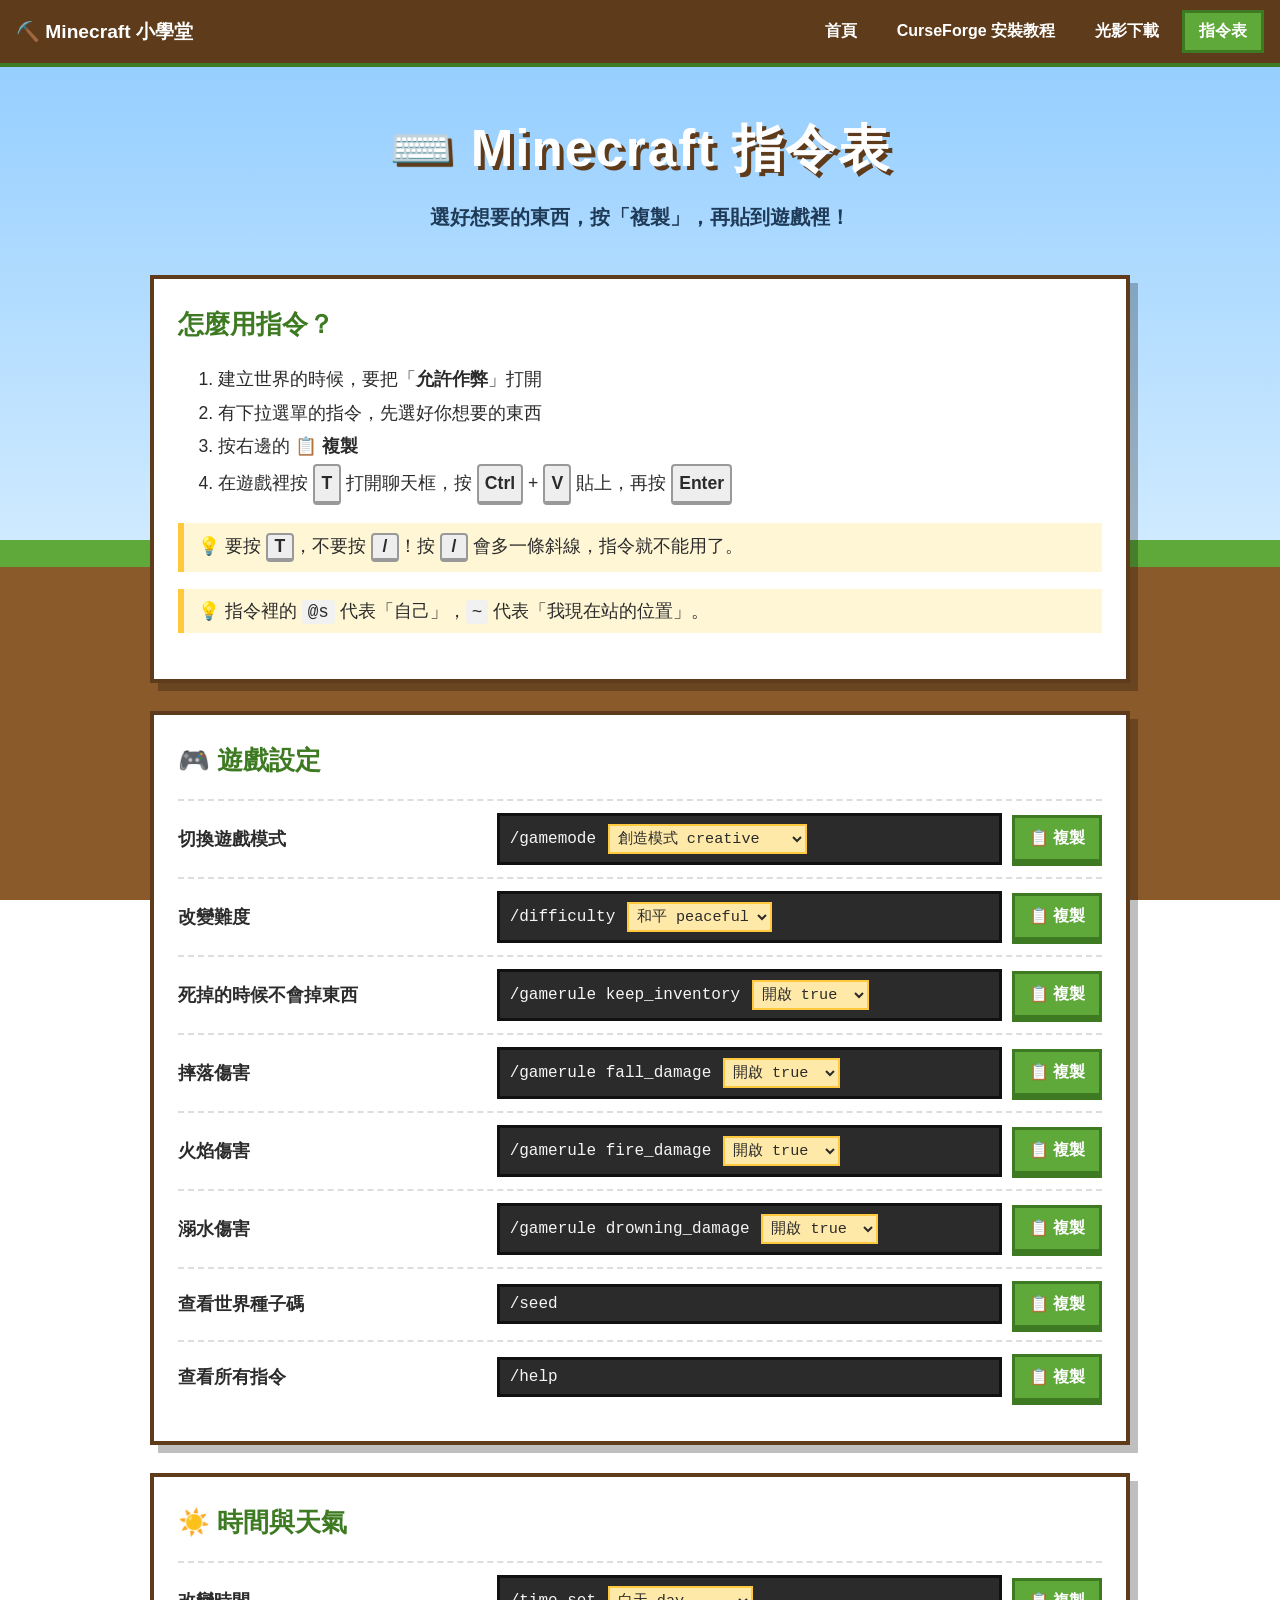
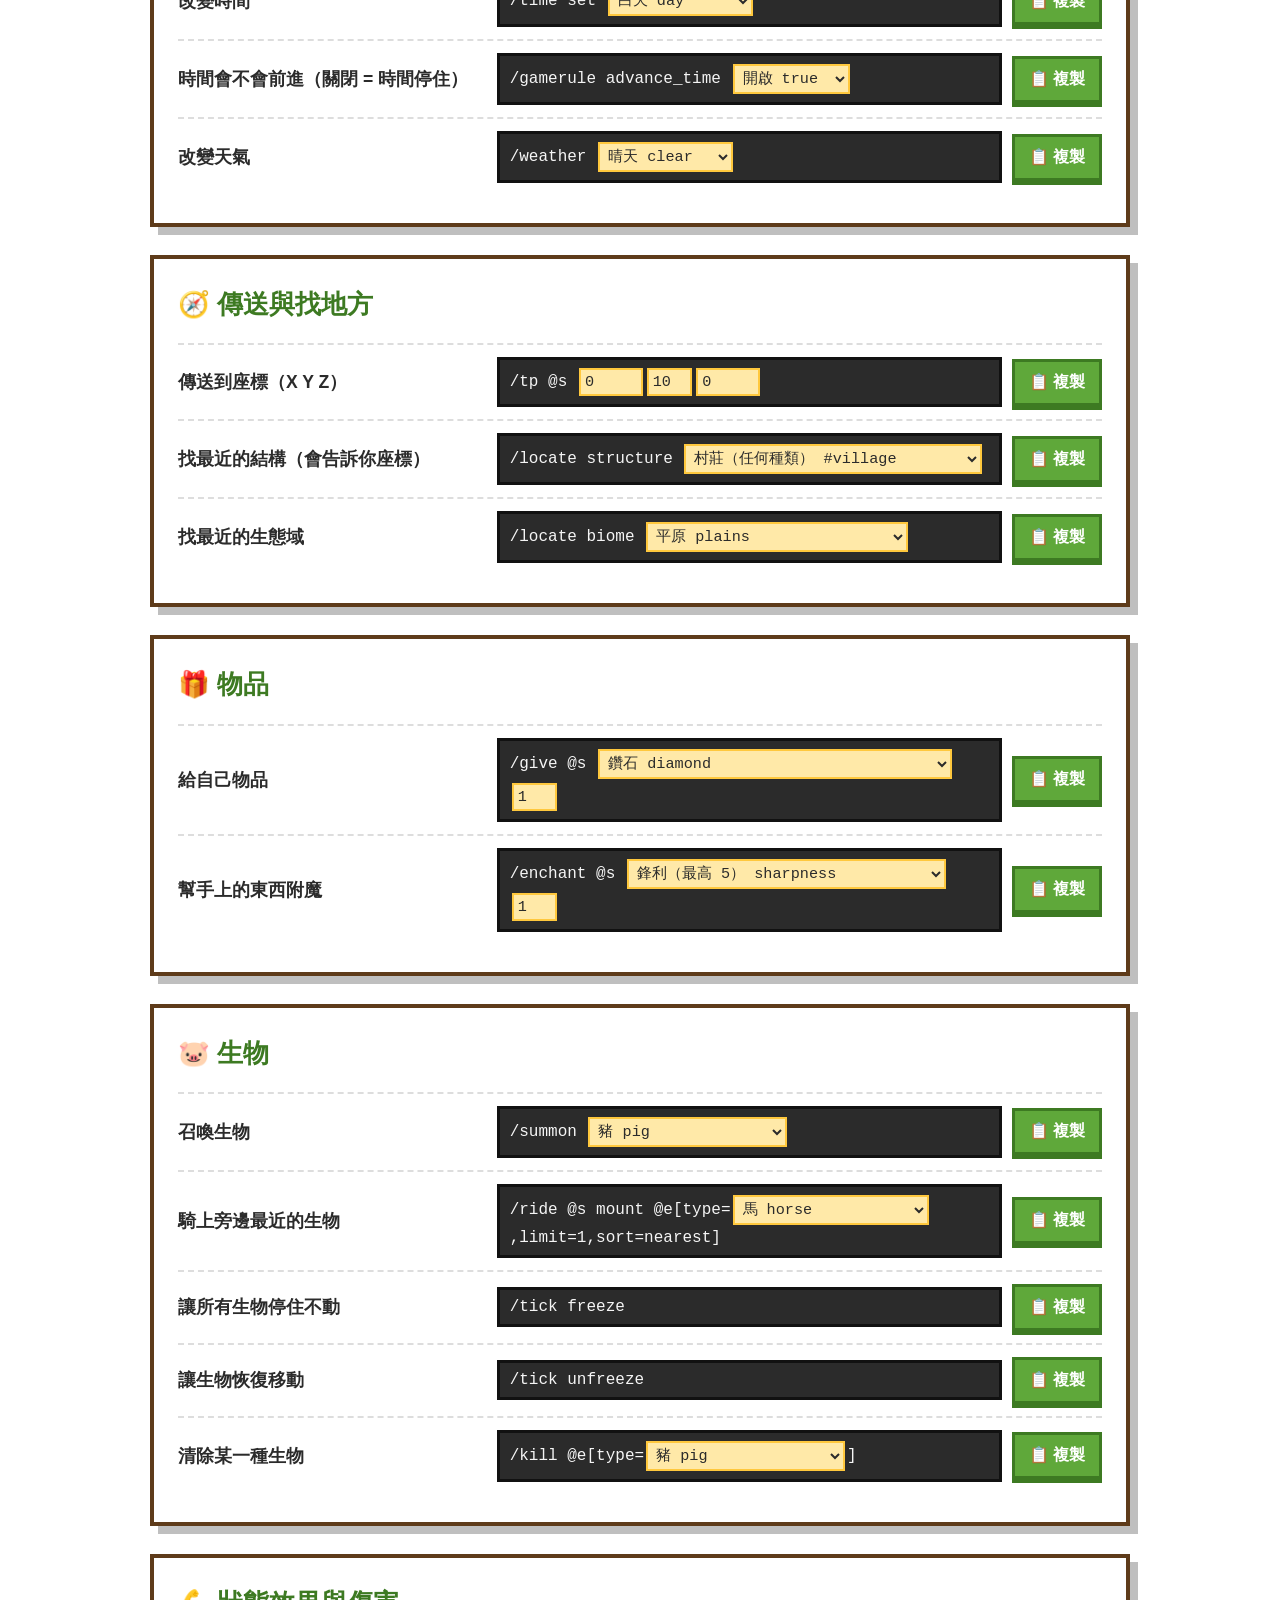
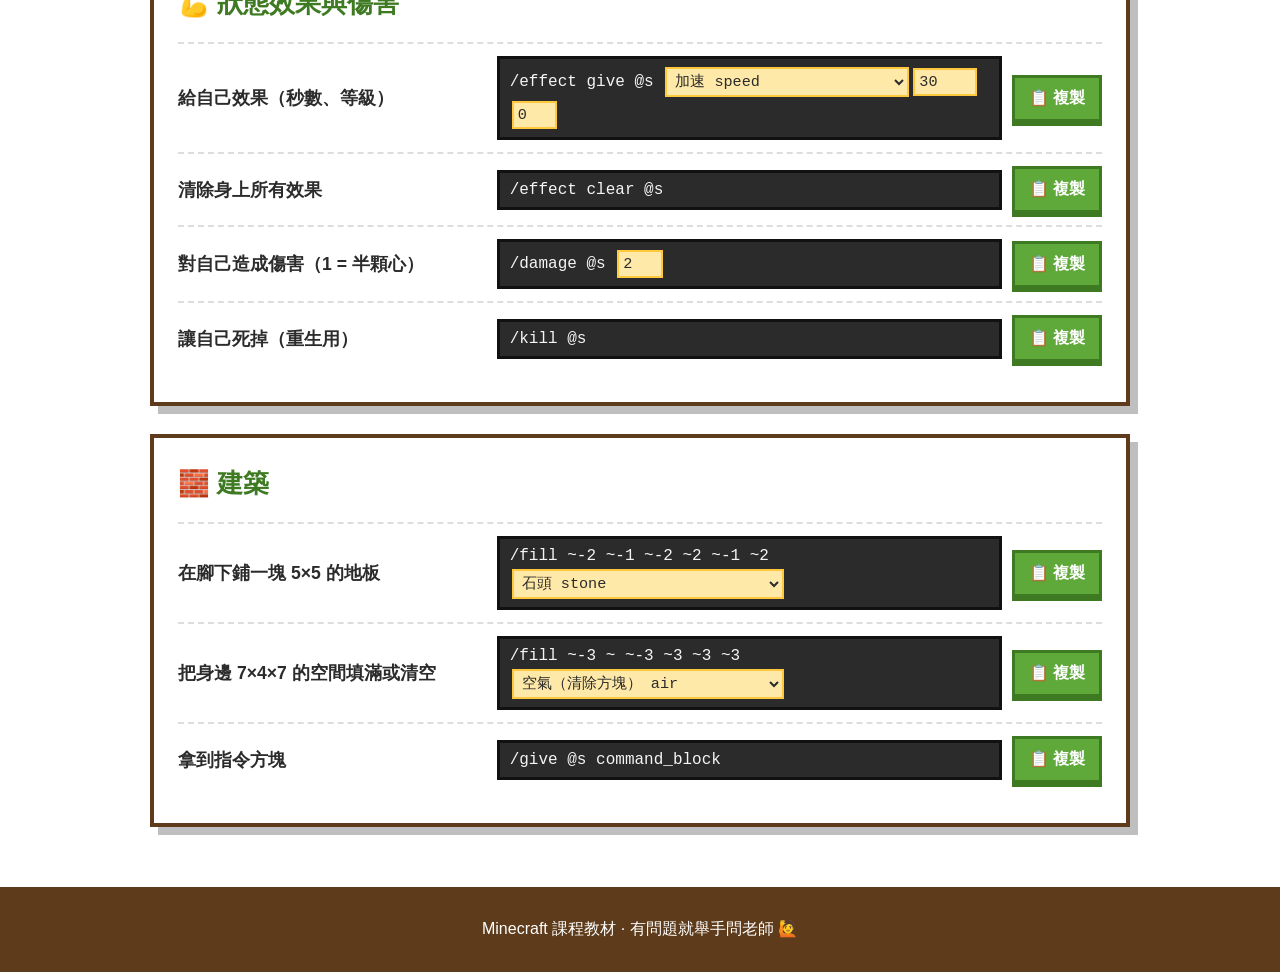
==== commands.html @ d5357bf7 "Add command table page with ID dropdowns and copy buttons Co-Authored-By: Claude Opus 5.5 <noreply@a" ====
<!DOCTYPE html>
<html lang="zh-Hant">
<head>
  <meta charset="UTF-8">
  <meta name="viewport" content="width=device-width, initial-scale=1.0">
  <title>Minecraft 指令表</title>
  <link rel="stylesheet" href="style.css">
</head>
<body>
  <nav class="topnav">
    <a class="brand" href="index.html">⛏️ Minecraft 小學堂</a>
    <ul>
      <li><a href="index.html">首頁</a></li>
      <li><a href="curseforge-guide.html">CurseForge 安裝教程</a></li>
      <li><a href="shaders-guide.html">光影下載</a></li>
      <li><a href="commands.html" aria-current="page">指令表</a></li>
    </ul>
  </nav>

  <header class="hero">
    <h1>⌨️ Minecraft 指令表</h1>
    <p class="subtitle">選好想要的東西，按「複製」，再貼到遊戲裡！</p>
  </header>

  <main>
    <section class="card cmd-howto">
      <h2>怎麼用指令？</h2>
      <ol class="steps">
        <li>建立世界的時候，要把「<strong>允許作弊</strong>」打開</li>
        <li>有下拉選單的指令，先選好你想要的東西</li>
        <li>按右邊的 <strong>📋 複製</strong></li>
        <li>在遊戲裡按 <kbd>T</kbd> 打開聊天框，按 <kbd>Ctrl</kbd> + <kbd>V</kbd> 貼上，再按 <kbd>Enter</kbd></li>
      </ol>
      <p class="tip">💡 要按 <kbd>T</kbd>，不要按 <kbd>/</kbd>！按 <kbd>/</kbd> 會多一條斜線，指令就不能用了。</p>
      <p class="tip">💡 指令裡的 <code>@s</code> 代表「自己」，<code>~</code> 代表「我現在站的位置」。</p>
    </section>

    <div id="command-list"></div>
  </main>

  <footer>
    <p>Minecraft 課程教材 · 有問題就舉手問老師 🙋</p>
  </footer>

  <script src="commands.js"></script>
</body>
</html>
---- style.css ----
:root {
  --sky: #8ecbff;
  --grass: #5fa83a;
  --grass-dark: #3d7a22;
  --dirt: #8b5a2b;
  --dirt-dark: #5e3b1a;
  --card: #ffffff;
  --text: #2b2b2b;
  --muted: #666;
}

* { box-sizing: border-box; }

body {
  margin: 0;
  font-family: "Microsoft JhengHei", "PingFang TC", "Noto Sans TC", sans-serif;
  color: var(--text);
  background: linear-gradient(var(--sky) 0%, #cfeaff 60%, var(--grass) 60%, var(--grass) 63%, var(--dirt) 63%);
  background-attachment: fixed;
  min-height: 100vh;
  display: flex;
  flex-direction: column;
}

.hero {
  text-align: center;
  padding: 48px 16px 24px;
}

.hero h1 {
  margin: 0;
  font-size: clamp(2rem, 6vw, 3.2rem);
  color: #fff;
  text-shadow: 4px 4px 0 var(--dirt-dark);
  letter-spacing: 2px;
}

.subtitle {
  font-size: 1.25rem;
  color: #1f3b57;
  font-weight: bold;
}

main {
  flex: 1;
  padding: 0 16px 32px;
}

.card {
  max-width: 640px;
  margin: 0 auto 28px;
  background: var(--card);
  border: 4px solid var(--dirt-dark);
  box-shadow: 8px 8px 0 rgba(0, 0, 0, 0.25);
  padding: 28px 24px;
  text-align: center;
}

.card h2 {
  margin-top: 0;
  color: var(--grass-dark);
  font-size: 1.6rem;
}

.card p { font-size: 1.1rem; }

.btn-download {
  display: inline-block;
  margin: 16px 0 8px;
  padding: 18px 32px;
  font-size: 1.4rem;
  font-weight: bold;
  color: #fff;
  text-decoration: none;
  background: var(--grass);
  border: 4px solid var(--grass-dark);
  box-shadow: 0 6px 0 var(--grass-dark);
  transition: transform 0.08s, box-shadow 0.08s, background 0.15s;
}

.btn-download:hover { background: #6fc043; }

.btn-download:active {
  transform: translateY(6px);
  box-shadow: 0 0 0 var(--grass-dark);
}

.btn-orange {
  background: #e8732c;
  border-color: #a84c14;
  box-shadow: 0 6px 0 #a84c14;
}

.btn-orange:hover { background: #f5893f; }

.btn-orange:active { box-shadow: 0 0 0 #a84c14; }

.btn-small {
  padding: 12px 22px;
  font-size: 1.1rem;
}

.btn-guide {
  background: #3a7bd5;
  border-color: #23559c;
  box-shadow: 0 6px 0 #23559c;
}

.btn-guide:hover { background: #4f8fe6; }

.btn-guide:active { box-shadow: 0 0 0 #23559c; }

.btn-download:focus-visible {
  outline: 4px solid #ffd23f;
  outline-offset: 4px;
}

.file-info {
  color: var(--muted);
  font-size: 0.95rem !important;
  margin-top: 4px;
}

.steps {
  text-align: left;
  display: inline-block;
  margin: 20px auto 0;
  font-size: 1.1rem;
  line-height: 1.9;
}

code {
  background: #f1f1f1;
  padding: 2px 6px;
  border-radius: 4px;
}

footer {
  text-align: center;
  color: #fff;
  padding: 16px;
  background: var(--dirt-dark);
}

/* ---------- 教程頁 ---------- */
.back-link {
  max-width: 820px;
  margin: 0 auto 28px;
  font-size: 1.1rem;
  font-weight: bold;
}

.back-link a { color: #1f3b57; }

.guide-step {
  max-width: 820px;
  position: relative;
}

.step-num {
  position: absolute;
  top: -20px;
  left: -16px;
  width: 52px;
  height: 52px;
  line-height: 44px;
  text-align: center;
  font-size: 1.6rem;
  font-weight: bold;
  color: #fff;
  background: #e8732c;
  border: 4px solid #a84c14;
}

.guide-step img {
  display: block;
  max-width: 100%;
  height: auto;
  margin: 16px auto 0;
  border: 3px solid #333;
}

.tip {
  background: #fff6d6;
  border-left: 6px solid #ffc83d;
  padding: 10px 14px;
  text-align: left;
}

.guide-step.done { background: #eaf7e1; }

@media (max-width: 600px) {
  .step-num { left: 8px; }
}

/* ---------- 上方選單 ---------- */
.topnav {
  display: flex;
  flex-wrap: wrap;
  align-items: center;
  justify-content: space-between;
  gap: 8px 16px;
  padding: 10px 16px;
  background: var(--dirt-dark);
  border-bottom: 4px solid var(--grass-dark);
}

.topnav .brand {
  color: #fff;
  font-weight: bold;
  font-size: 1.2rem;
  text-decoration: none;
}

.topnav ul {
  display: flex;
  flex-wrap: wrap;
  gap: 6px;
  margin: 0;
  padding: 0;
  list-style: none;
}

.topnav ul a {
  display: block;
  padding: 8px 14px;
  color: #fff;
  font-weight: bold;
  text-decoration: none;
  border: 3px solid transparent;
}

.topnav ul a:hover { background: rgba(255, 255, 255, 0.15); }

.topnav ul a[aria-current="page"] {
  background: var(--grass);
  border-color: var(--grass-dark);
}

.tip.warn {
  background: #ffe3e0;
  border-left-color: #e0442f;
}

/* ---------- 指令表 ---------- */
.cmd-howto, .cmd-card {
  max-width: 980px;
  text-align: left;
}

.cmd-howto .steps { display: block; margin-top: 0; }

kbd {
  display: inline-block;
  min-width: 1.6em;
  padding: 1px 6px;
  font-family: inherit;
  font-weight: bold;
  text-align: center;
  background: #eee;
  border: 2px solid #999;
  border-bottom-width: 4px;
  border-radius: 4px;
}

.cmd-table { display: flex; flex-direction: column; }

.cmd-row {
  display: grid;
  grid-template-columns: minmax(160px, 1fr) 2fr;
  gap: 8px 16px;
  align-items: center;
  padding: 12px 0;
  border-top: 2px dashed #ddd;
}

.cmd-use {
  font-size: 1.1rem;
  font-weight: bold;
}

.cmd-right {
  display: flex;
  align-items: center;
  gap: 10px;
  min-width: 0;
}

.cmd-code {
  flex: 1;
  min-width: 0;
  display: flex;
  flex-wrap: wrap;
  align-items: center;
  row-gap: 4px;
  padding: 8px 10px;
  font-family: Consolas, "Courier New", monospace;
  font-size: 1rem;
  color: #f5f5f5;
  background: #2b2b2b;
  border: 3px solid #111;
  border-radius: 0;
  white-space: pre-wrap;
  word-break: break-all;
}

.cmd-code select,
.cmd-code input {
  margin: 0 2px;
  padding: 3px 4px;
  font-family: inherit;
  font-size: 0.95rem;
  color: #2b2b2b;
  background: #ffe9a8;
  border: 2px solid #ffc83d;
  max-width: 100%;
}

.btn-copy {
  flex-shrink: 0;
  padding: 10px 14px;
  font-family: inherit;
  font-size: 1rem;
  font-weight: bold;
  color: #fff;
  cursor: pointer;
  background: var(--grass);
  border: 3px solid var(--grass-dark);
  box-shadow: 0 4px 0 var(--grass-dark);
}

.btn-copy:hover { background: #6fc043; }

.btn-copy:active {
  transform: translateY(4px);
  box-shadow: 0 0 0 var(--grass-dark);
}

.btn-copy.copied {
  background: #3a7bd5;
  border-color: #23559c;
  box-shadow: 0 4px 0 #23559c;
}

@media (max-width: 700px) {
  .cmd-row { grid-template-columns: 1fr; }
}
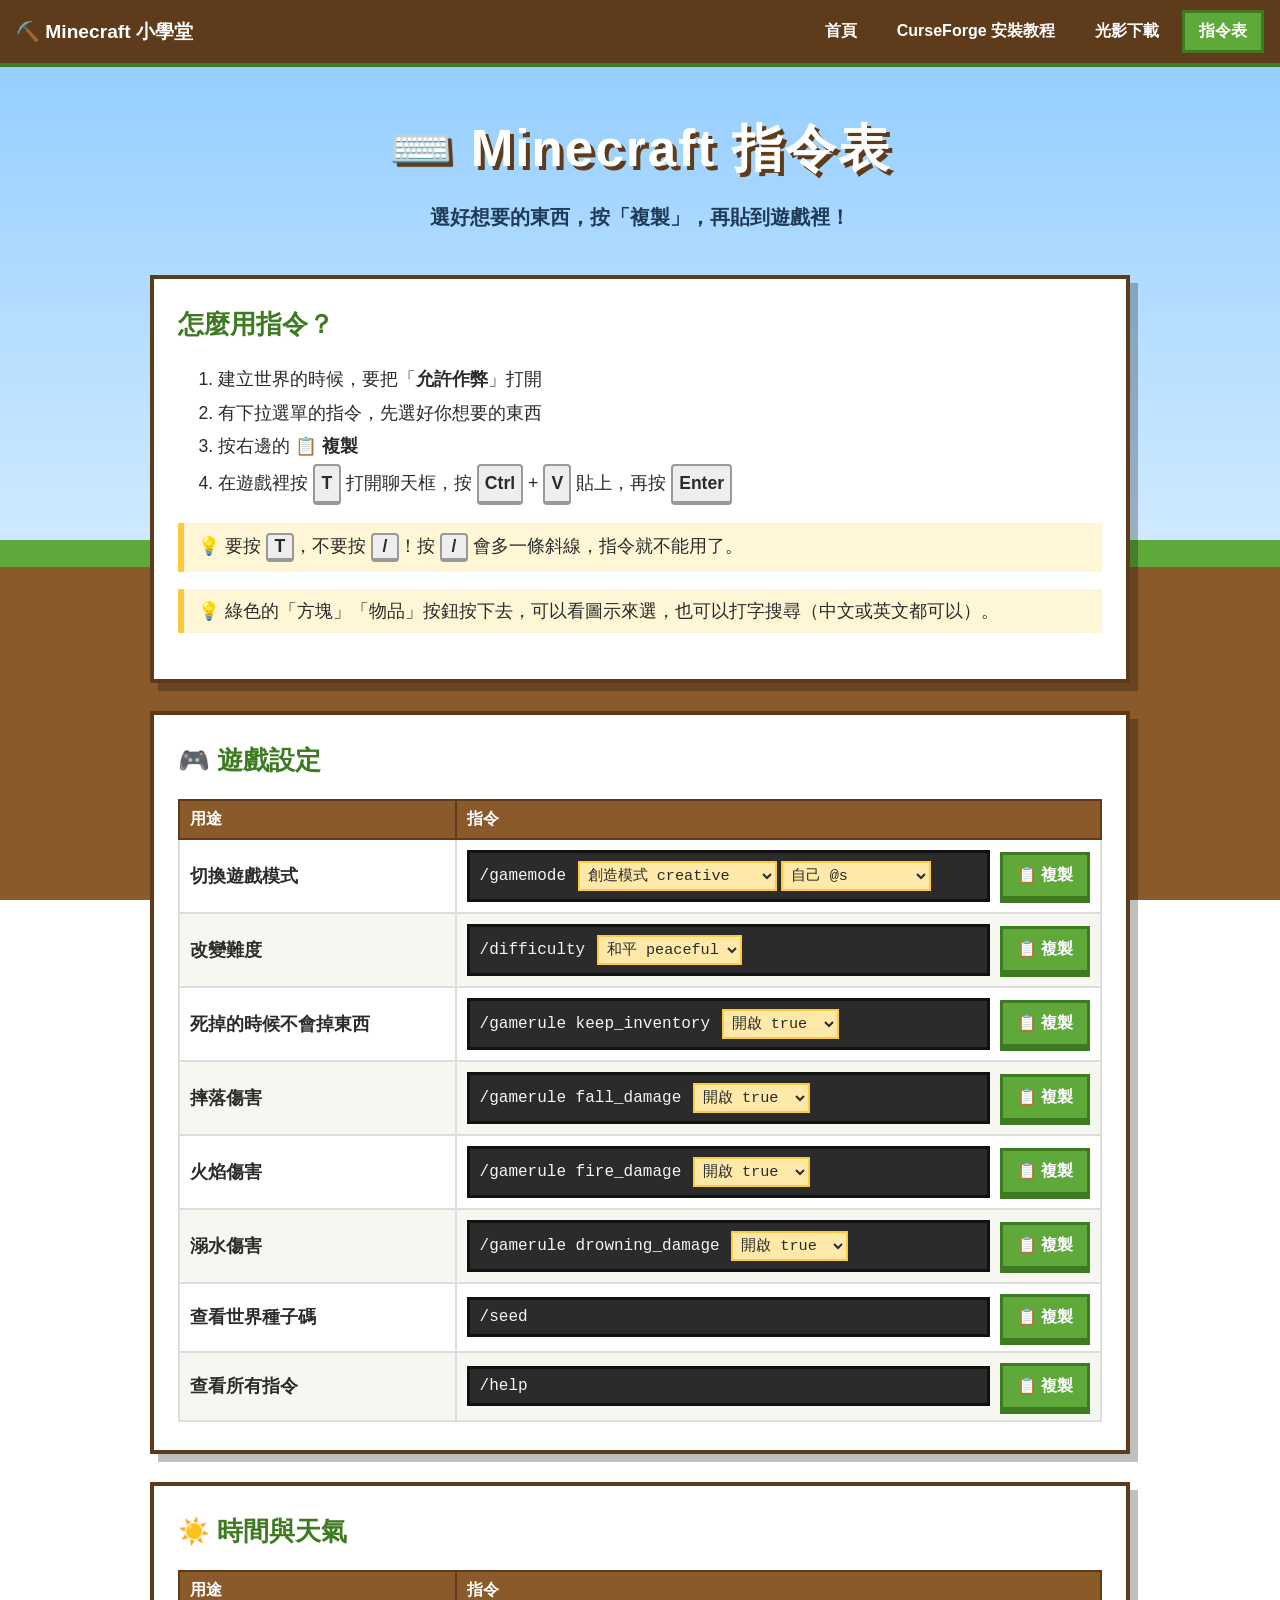
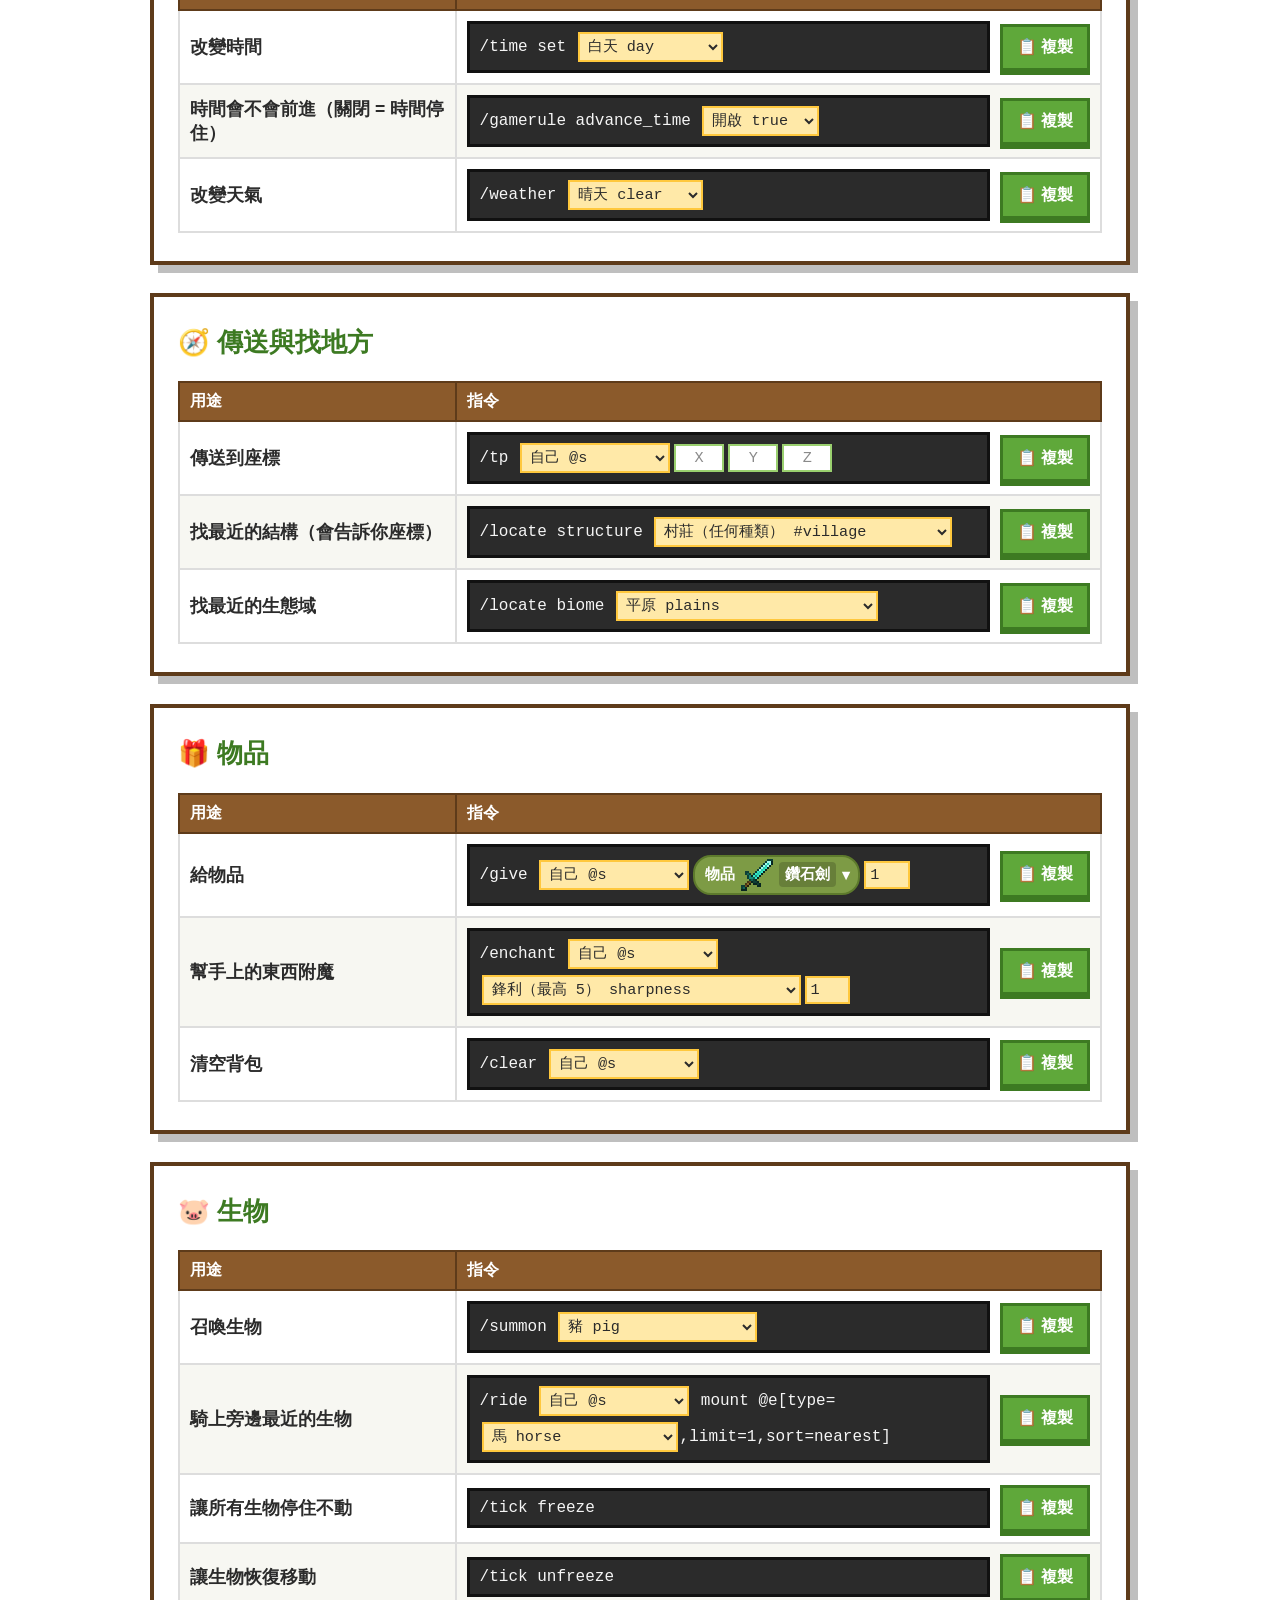
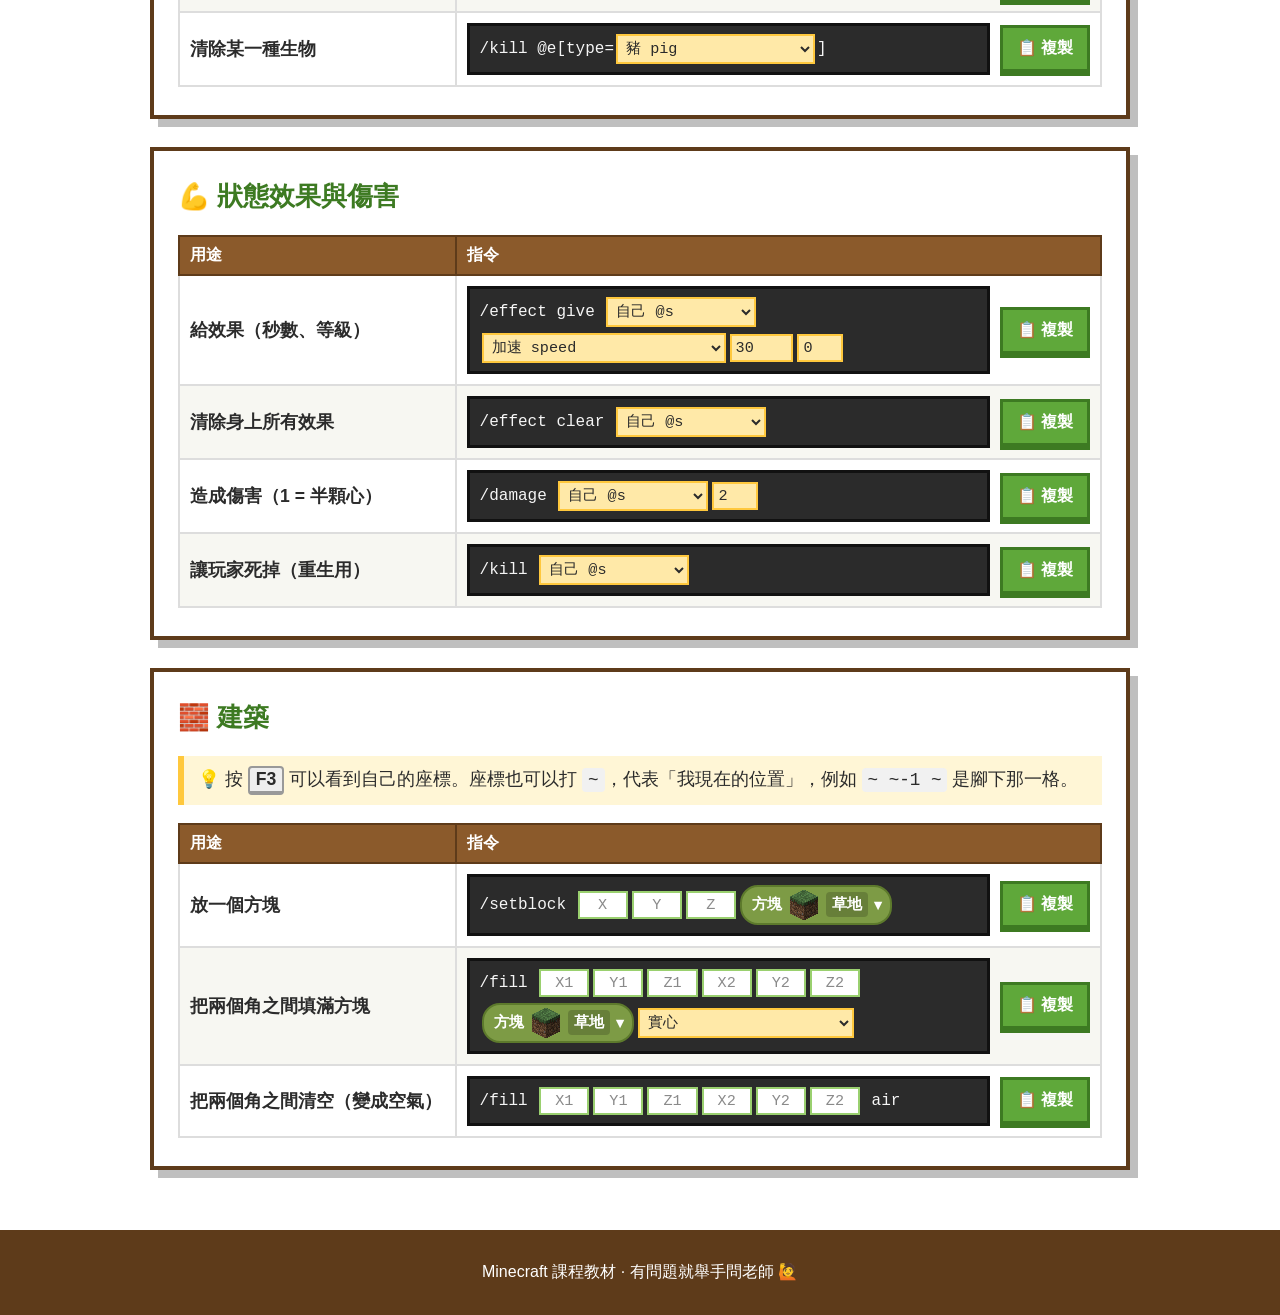
==== commit ab5bb927: "Rebuild command table: table layout, target dropdowns, icon pickers for blocks and items Co-Authored" ====
--- a/commands.html
+++ b/commands.html
@@ -32,7 +32,7 @@
         <li>在遊戲裡按 <kbd>T</kbd> 打開聊天框，按 <kbd>Ctrl</kbd> + <kbd>V</kbd> 貼上，再按 <kbd>Enter</kbd></li>
       </ol>
       <p class="tip">💡 要按 <kbd>T</kbd>，不要按 <kbd>/</kbd>！按 <kbd>/</kbd> 會多一條斜線，指令就不能用了。</p>
-      <p class="tip">💡 指令裡的 <code>@s</code> 代表「自己」，<code>~</code> 代表「我現在站的位置」。</p>
+      <p class="tip">💡 綠色的「方塊」「物品」按鈕按下去，可以看圖示來選，也可以打字搜尋（中文或英文都可以）。</p>
     </section>
 
     <div id="command-list"></div>
@@ -42,6 +42,7 @@
     <p>Minecraft 課程教材 · 有問題就舉手問老師 🙋</p>
   </footer>
 
+  <script src="assets/mc-data.js"></script>
   <script src="commands.js"></script>
 </body>
 </html>
--- a/style.css
+++ b/style.css
@@ -263,16 +263,30 @@
   border-radius: 4px;
 }
 
-.cmd-table { display: flex; flex-direction: column; }
-
-.cmd-row {
-  display: grid;
-  grid-template-columns: minmax(160px, 1fr) 2fr;
-  gap: 8px 16px;
-  align-items: center;
-  padding: 12px 0;
-  border-top: 2px dashed #ddd;
-}
+.cmd-table {
+  width: 100%;
+  border-collapse: collapse;
+  table-layout: fixed;
+}
+
+.cmd-table th {
+  padding: 8px 10px;
+  font-size: 1rem;
+  text-align: left;
+  color: #fff;
+  background: var(--dirt);
+  border: 2px solid var(--dirt-dark);
+}
+
+.cmd-table th:first-child { width: 30%; }
+
+.cmd-table td {
+  padding: 10px;
+  vertical-align: middle;
+  border: 2px solid #ddd;
+}
+
+.cmd-table tbody tr:nth-child(even) td { background: #f7f7f2; }
 
 .cmd-use {
   font-size: 1.1rem;
@@ -292,7 +306,7 @@
   display: flex;
   flex-wrap: wrap;
   align-items: center;
-  row-gap: 4px;
+  row-gap: 6px;
   padding: 8px 10px;
   font-family: Consolas, "Courier New", monospace;
   font-size: 1rem;
@@ -316,6 +330,26 @@
   max-width: 100%;
 }
 
+.cmd-code input.coord {
+  width: 5.5ch;
+  text-align: center;
+  background: #fff;
+  border-color: #9ad06f;
+}
+
+.cmd-code input.coord::placeholder { color: #8a8a8a; }
+
+.cmd-code input.need {
+  background: #ffd6d0;
+  border-color: #e0442f;
+  animation: shake 0.3s;
+}
+
+@keyframes shake {
+  25% { transform: translateX(-3px); }
+  75% { transform: translateX(3px); }
+}
+
 .btn-copy {
   flex-shrink: 0;
   padding: 10px 14px;
@@ -327,6 +361,7 @@
   background: var(--grass);
   border: 3px solid var(--grass-dark);
   box-shadow: 0 4px 0 var(--grass-dark);
+  white-space: nowrap;
 }
 
 .btn-copy:hover { background: #6fc043; }
@@ -342,6 +377,134 @@
   box-shadow: 0 4px 0 #23559c;
 }
 
+.btn-copy.warn {
+  background: #e0442f;
+  border-color: #9c2516;
+  box-shadow: 0 4px 0 #9c2516;
+}
+
+/* ---------- 方塊／物品圖示選擇器 ---------- */
+.mc-icon {
+  display: inline-block;
+  flex-shrink: 0;
+  width: 32px;
+  height: 32px;
+  background-image: url("assets/mc-icons.png");
+  background-repeat: no-repeat;
+  image-rendering: pixelated;
+}
+
+.mc-picker {
+  display: inline-flex;
+  align-items: center;
+  gap: 6px;
+  margin: 0 2px;
+  padding: 2px 8px 2px 4px;
+  font-family: "Microsoft JhengHei", "PingFang TC", "Noto Sans TC", sans-serif;
+  font-size: 0.95rem;
+  font-weight: bold;
+  color: #fff;
+  cursor: pointer;
+  background: #7d9b45;
+  border: 2px solid #5d7a2c;
+  border-radius: 18px;
+}
+
+.mc-picker:hover { background: #8cab50; }
+
+.pick-kind { padding-left: 6px; }
+
+.pick-name {
+  max-width: 12em;
+  overflow: hidden;
+  text-overflow: ellipsis;
+  white-space: nowrap;
+  padding: 2px 6px;
+  background: rgba(0, 0, 0, 0.18);
+  border-radius: 4px;
+}
+
+.mc-popup {
+  position: absolute;
+  z-index: 50;
+  padding: 10px;
+  background: #c6c6c6;
+  border: 4px solid #fff;
+  outline: 3px solid #555;
+  box-shadow: 6px 6px 0 rgba(0, 0, 0, 0.35);
+}
+
+.mc-popup[hidden] { display: none; }
+
+.mc-search {
+  display: flex;
+  align-items: center;
+  margin-bottom: 8px;
+  background: #555;
+  border: 2px solid #333;
+}
+
+.mc-search input {
+  flex: 1;
+  min-width: 0;
+  padding: 8px 10px;
+  font-family: inherit;
+  font-size: 1rem;
+  color: #fff;
+  background: transparent;
+  border: 0;
+  outline: none;
+}
+
+.mc-search input::placeholder { color: #ccc; }
+
+.mc-search span { padding: 0 10px; }
+
+.mc-grid {
+  max-height: 340px;
+  overflow-y: auto;
+  background: #8b8b8b;
+  border: 2px solid #373737;
+}
+
+.mc-grid-inner {
+  display: grid;
+  grid-template-columns: repeat(auto-fill, minmax(48px, 1fr));
+}
+
+.mc-cell {
+  display: flex;
+  align-items: center;
+  justify-content: center;
+  height: 48px;
+  padding: 0;
+  cursor: pointer;
+  background: #8b8b8b;
+  border: 2px solid;
+  border-color: #373737 #fff #fff #373737;
+}
+
+.mc-cell[hidden] { display: none; }
+
+.mc-cell:hover,
+.mc-cell:focus-visible {
+  background: #c5c5c5;
+  outline: none;
+}
+
+.mc-cell.selected { background: #dcdcdc; }
+
+.mc-empty {
+  margin: 8px 0 0;
+  text-align: center;
+  font-weight: bold;
+}
+
 @media (max-width: 700px) {
-  .cmd-row { grid-template-columns: 1fr; }
-}
+  .cmd-table thead { display: none; }
+  .cmd-table, .cmd-table tbody, .cmd-table tr, .cmd-table td { display: block; width: 100%; }
+  .cmd-table tr { border-top: 3px solid var(--dirt); }
+  .cmd-table td { border: 0; }
+  .cmd-table td.cmd-use { padding-bottom: 0; }
+  .cmd-right { flex-direction: column; align-items: stretch; }
+}
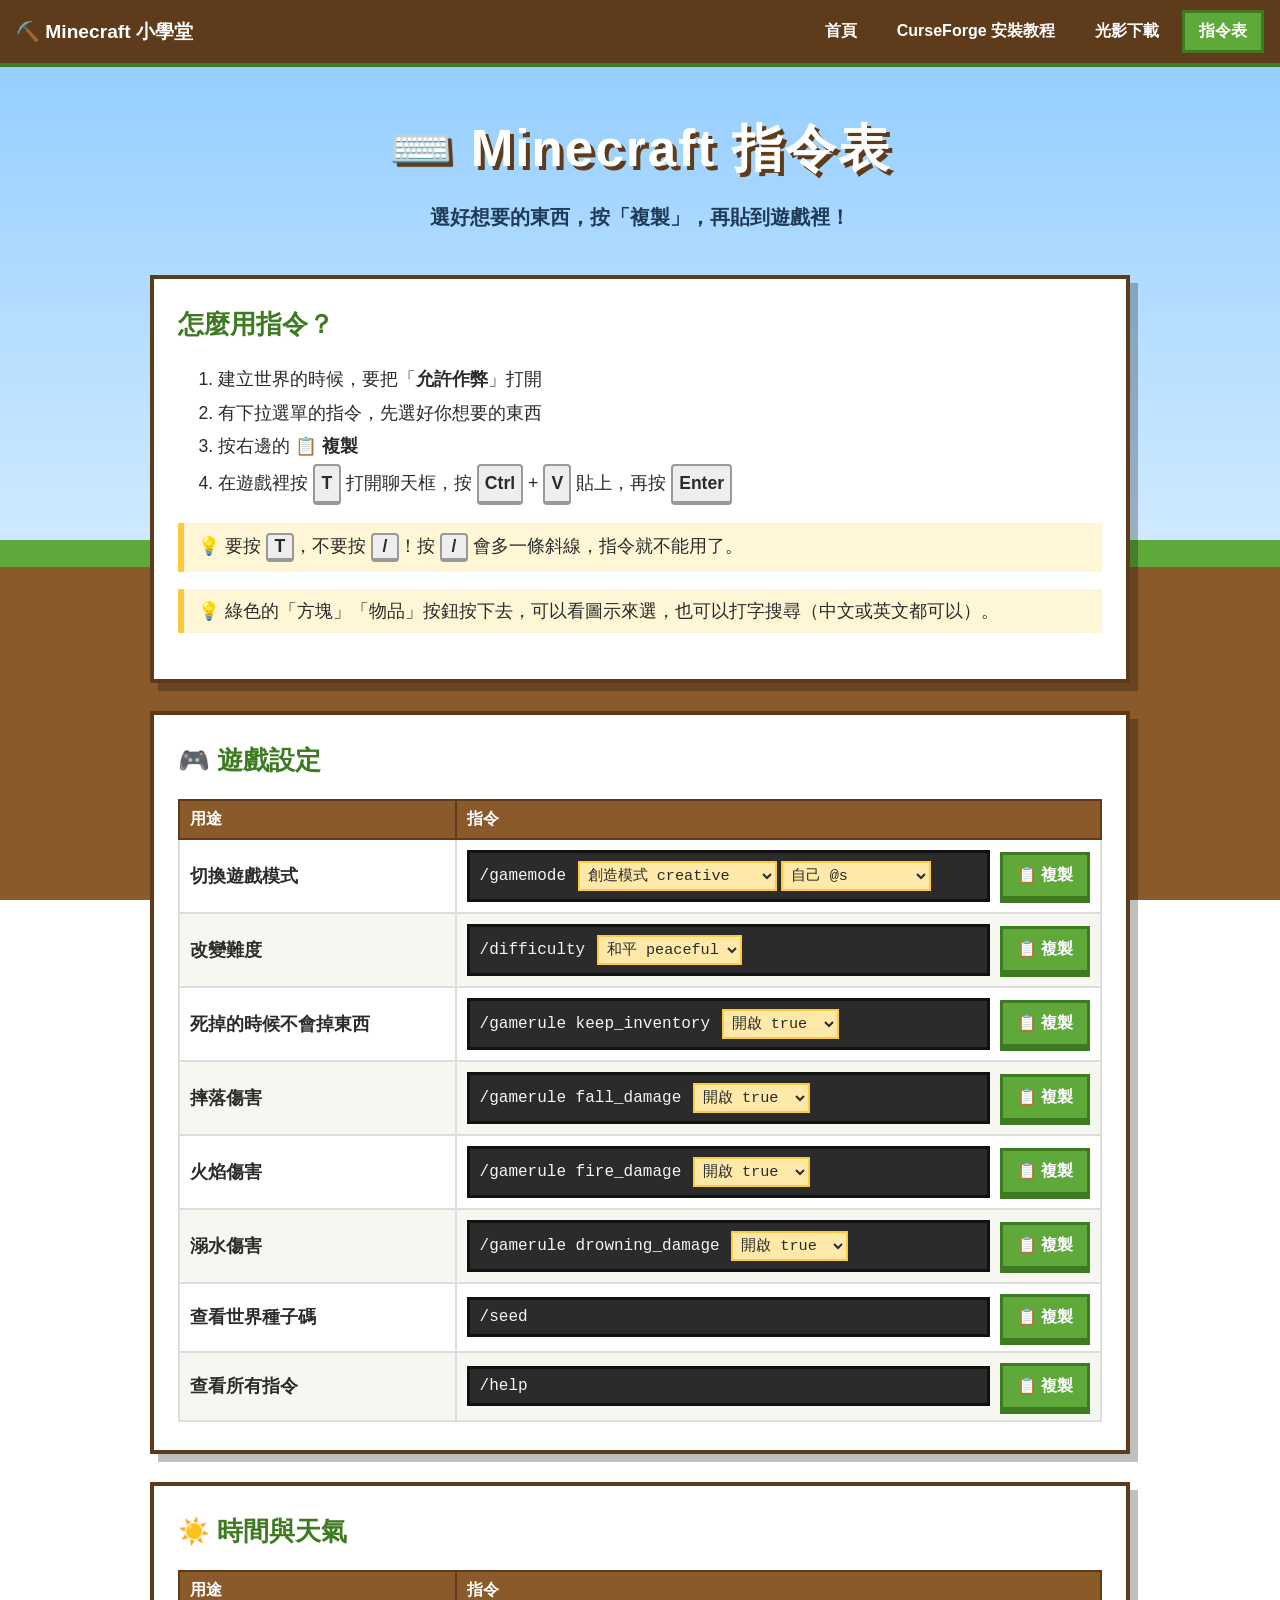
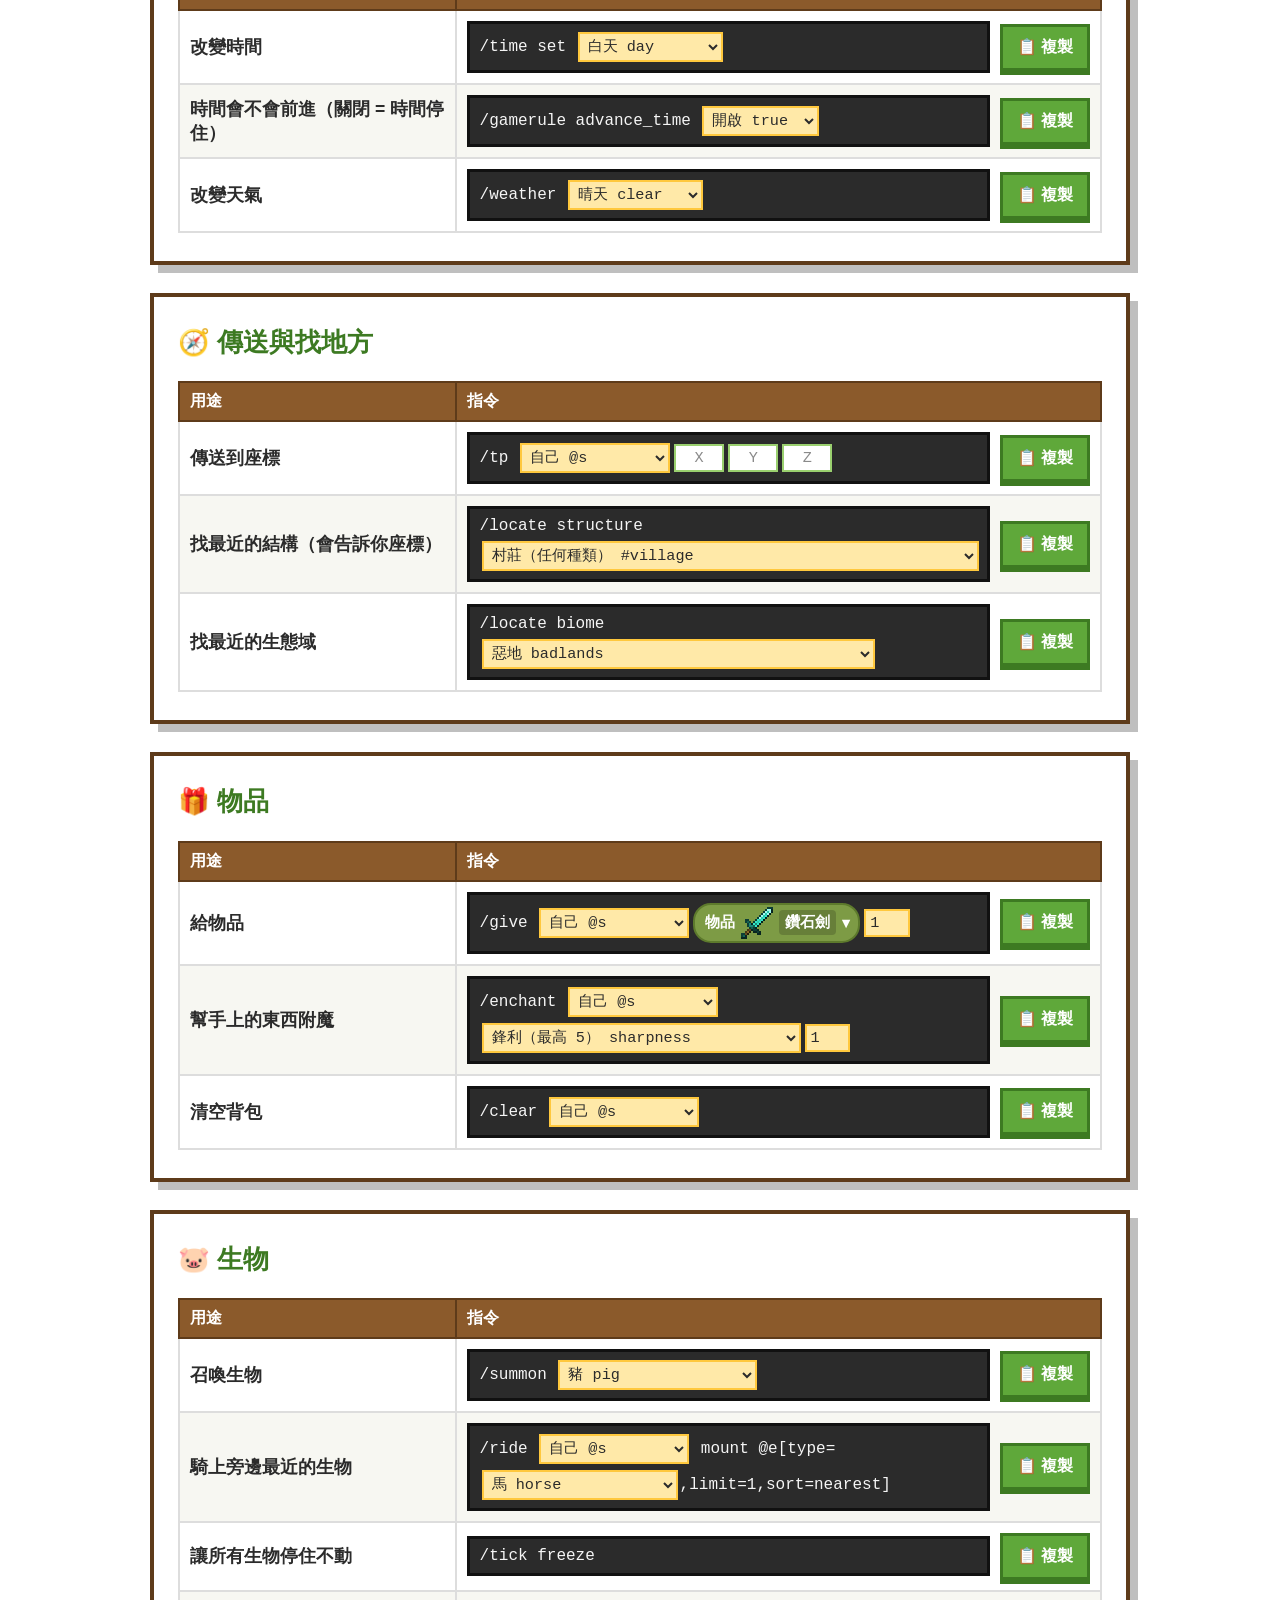
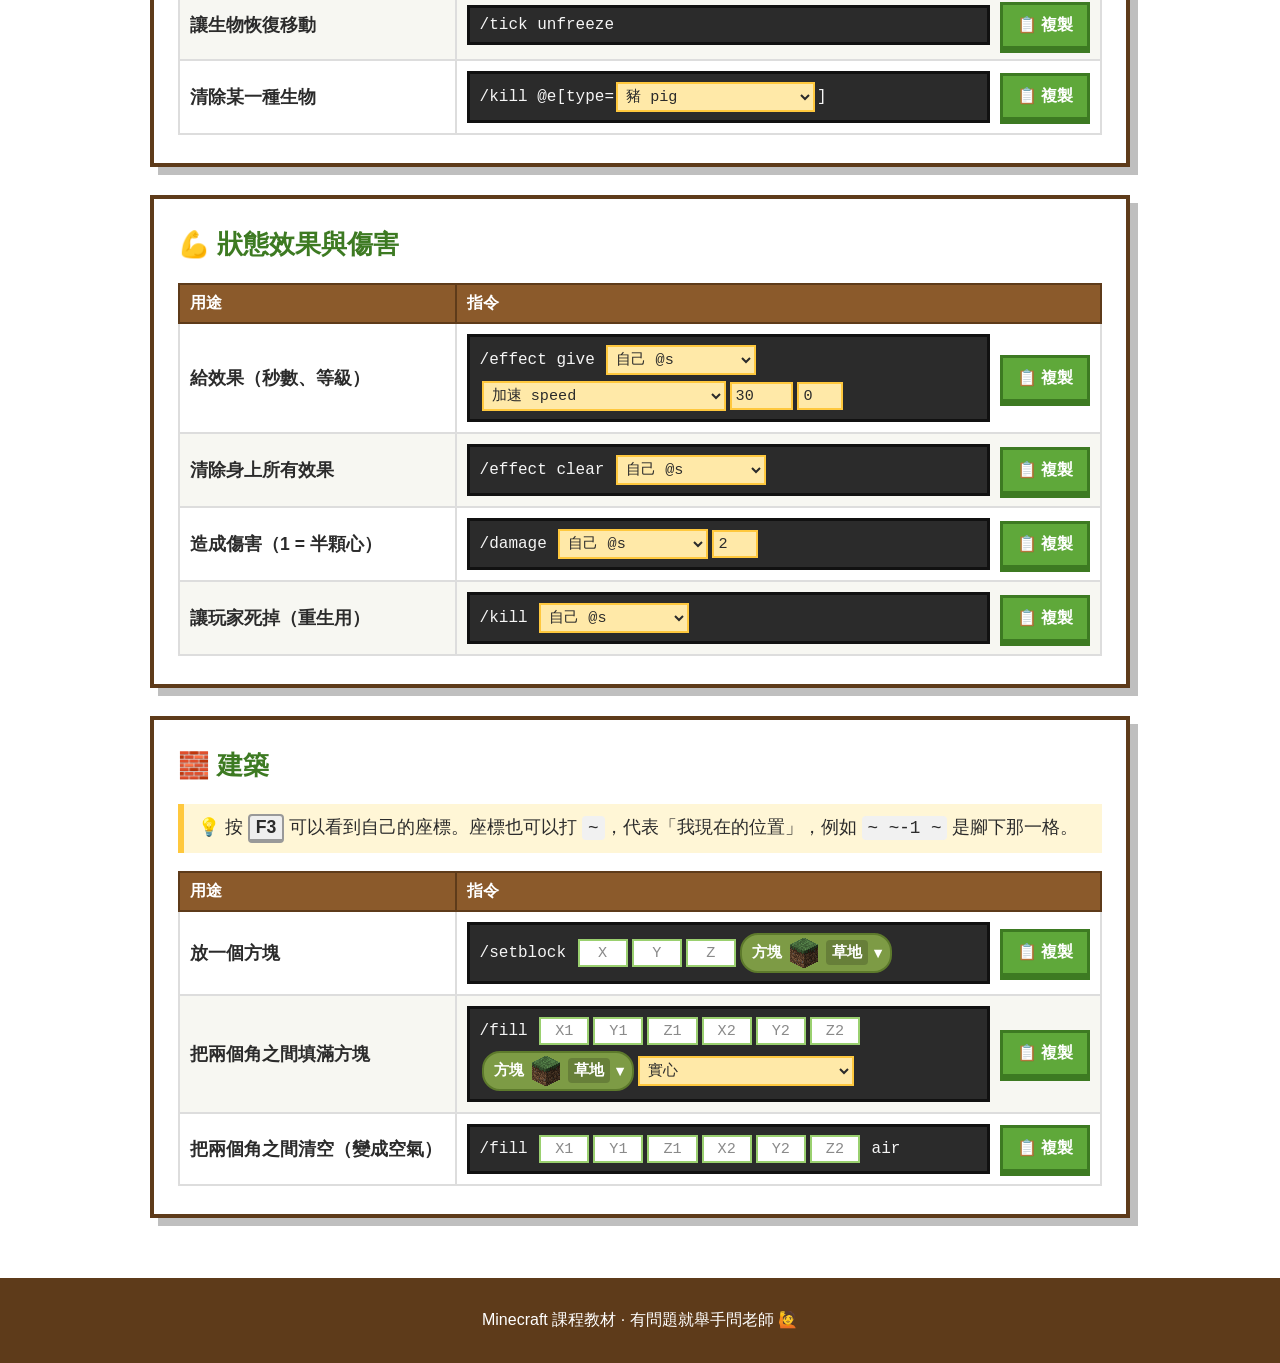
==== commit 25246e01: "Complete biome and structure dropdowns from 26.3 game data Co-Authored-By: Claude Opus 5.5 <noreply@" ====
--- a/commands.html
+++ b/commands.html
@@ -43,6 +43,7 @@
   </footer>
 
   <script src="assets/mc-data.js"></script>
+  <script src="assets/mc-worldgen.js"></script>
   <script src="commands.js"></script>
 </body>
 </html>
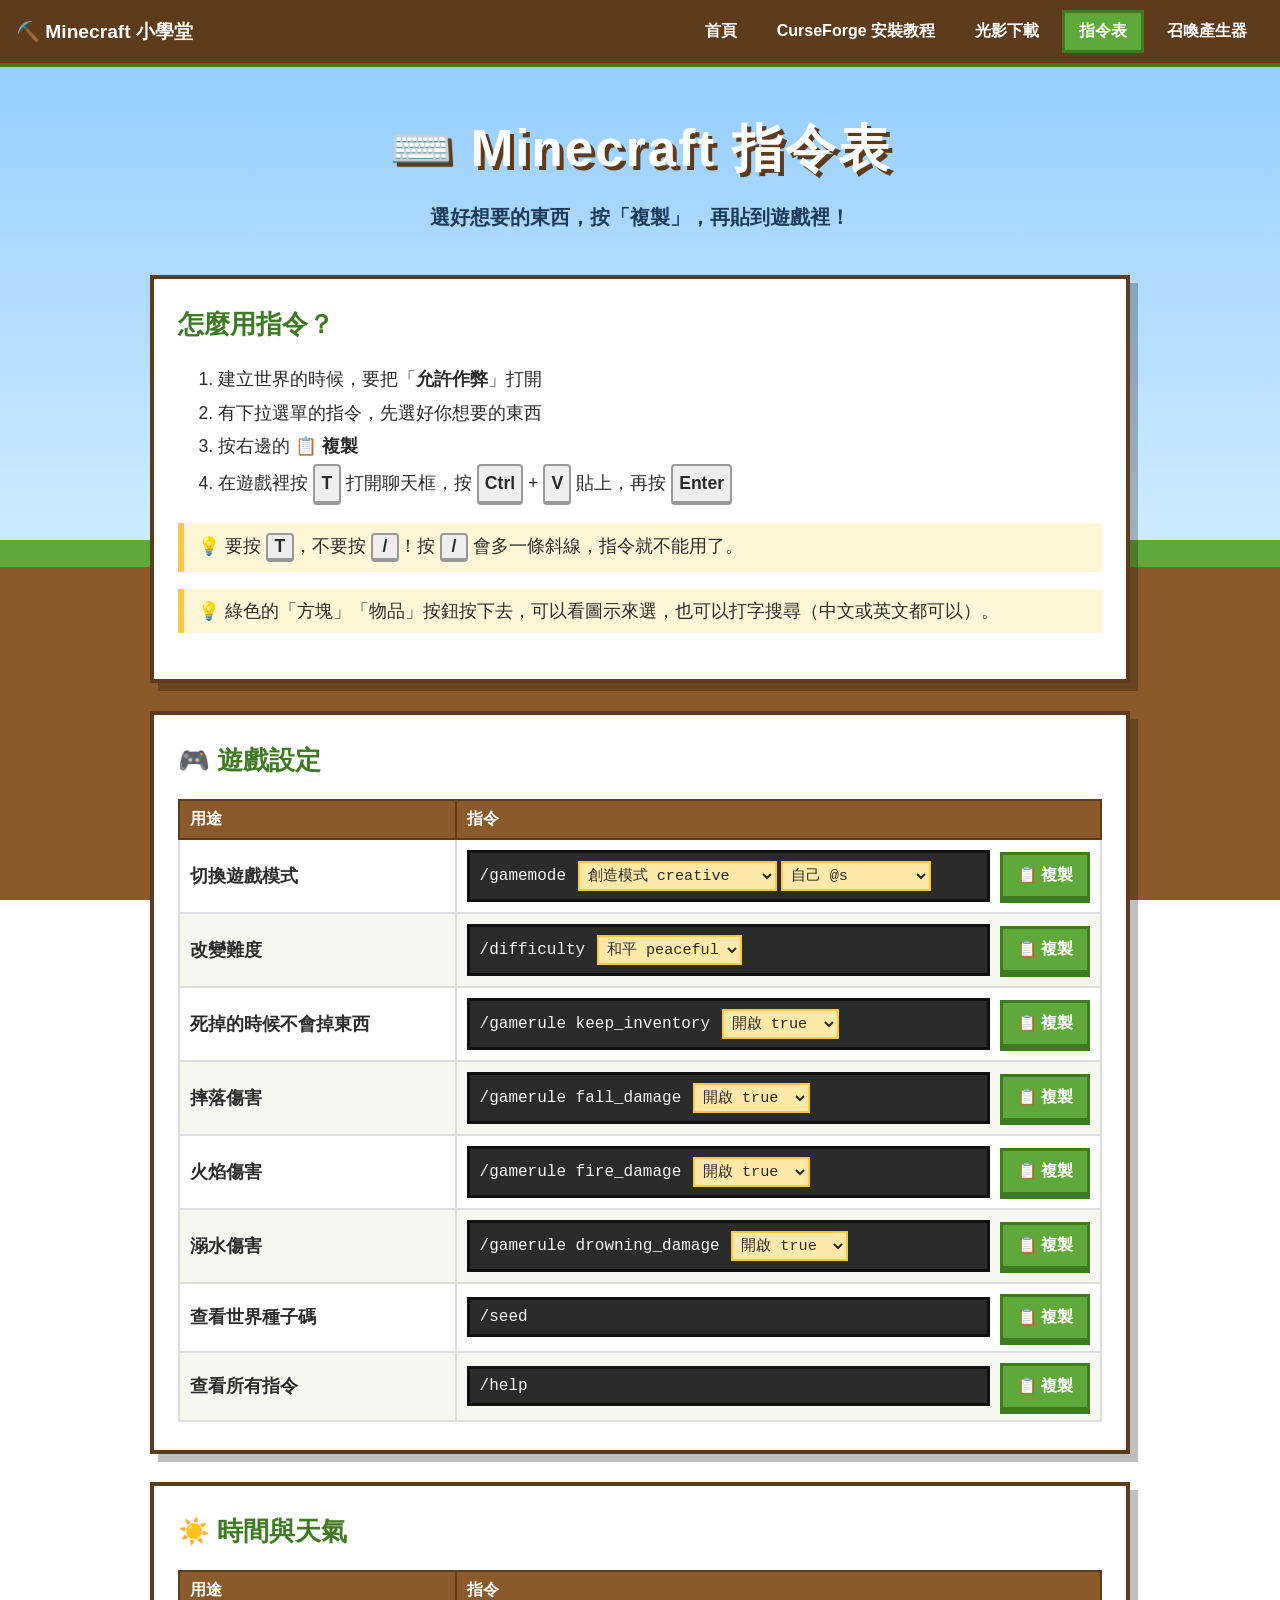
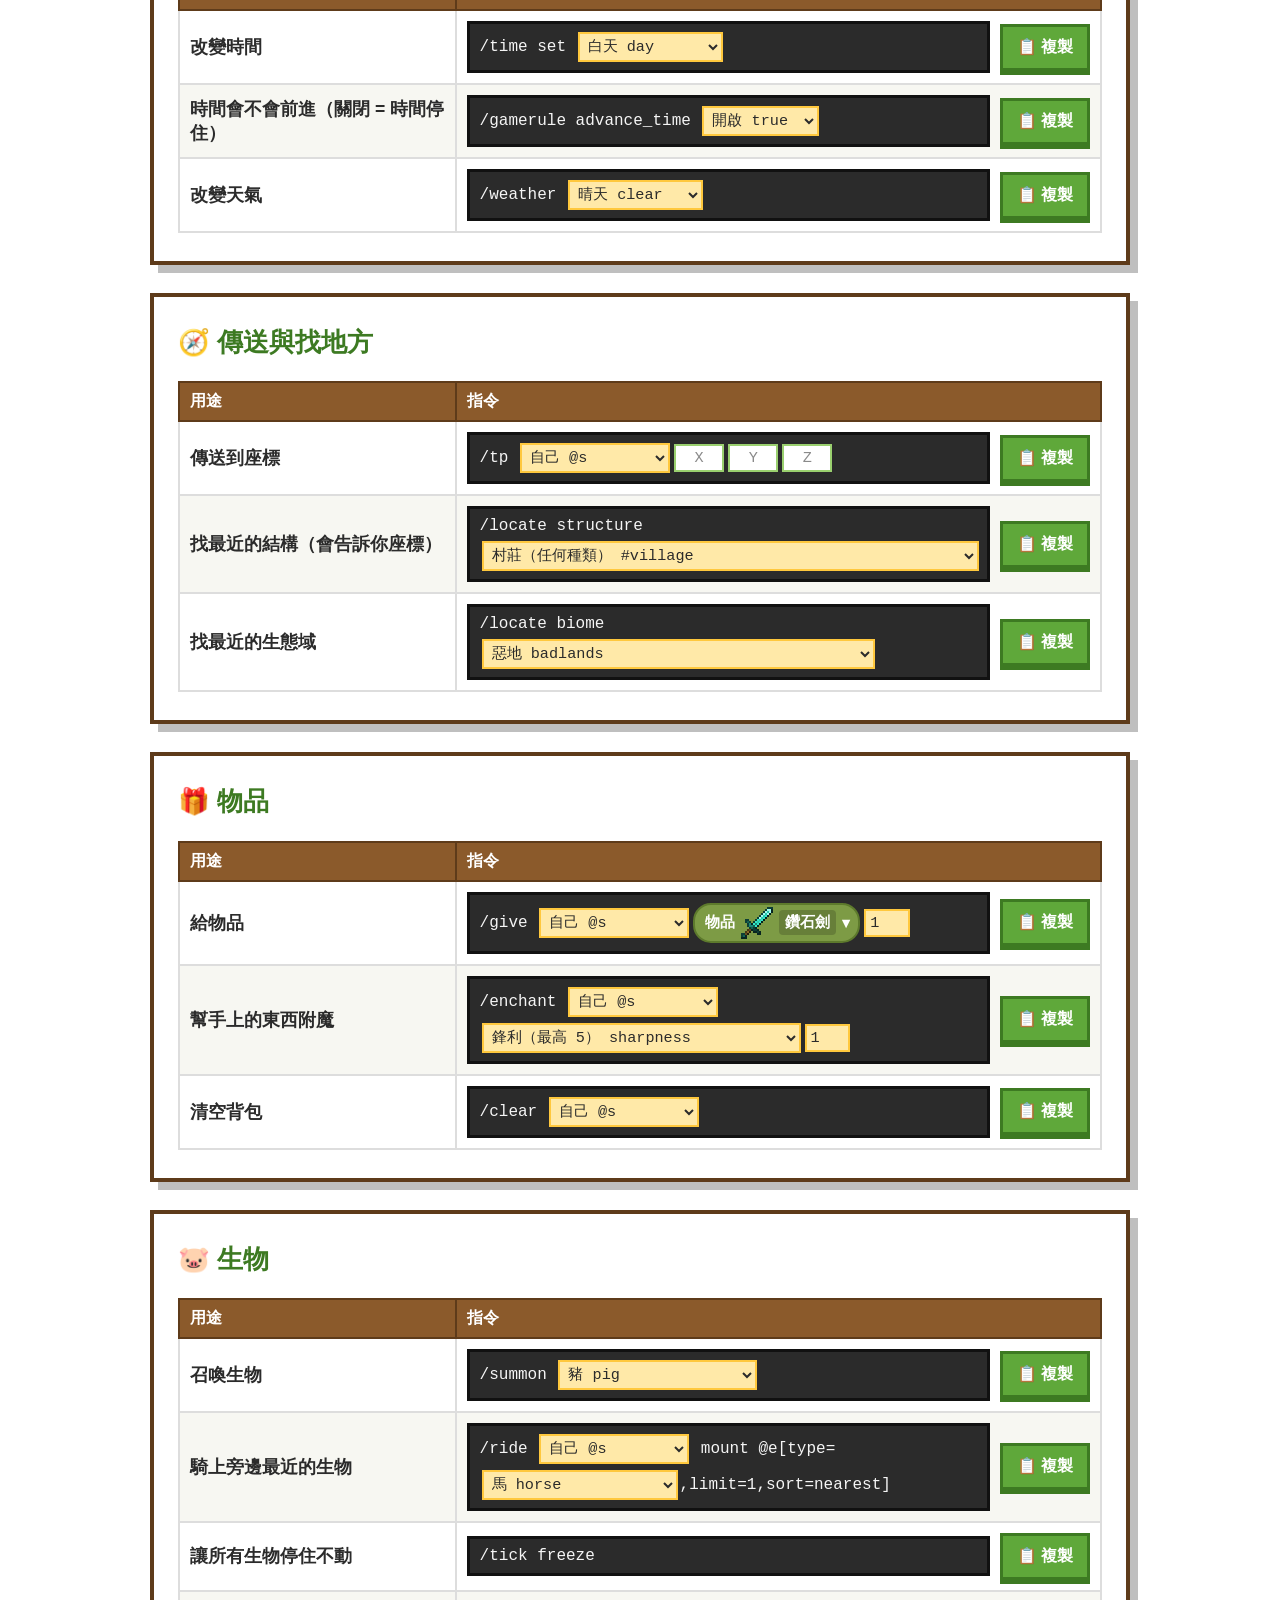
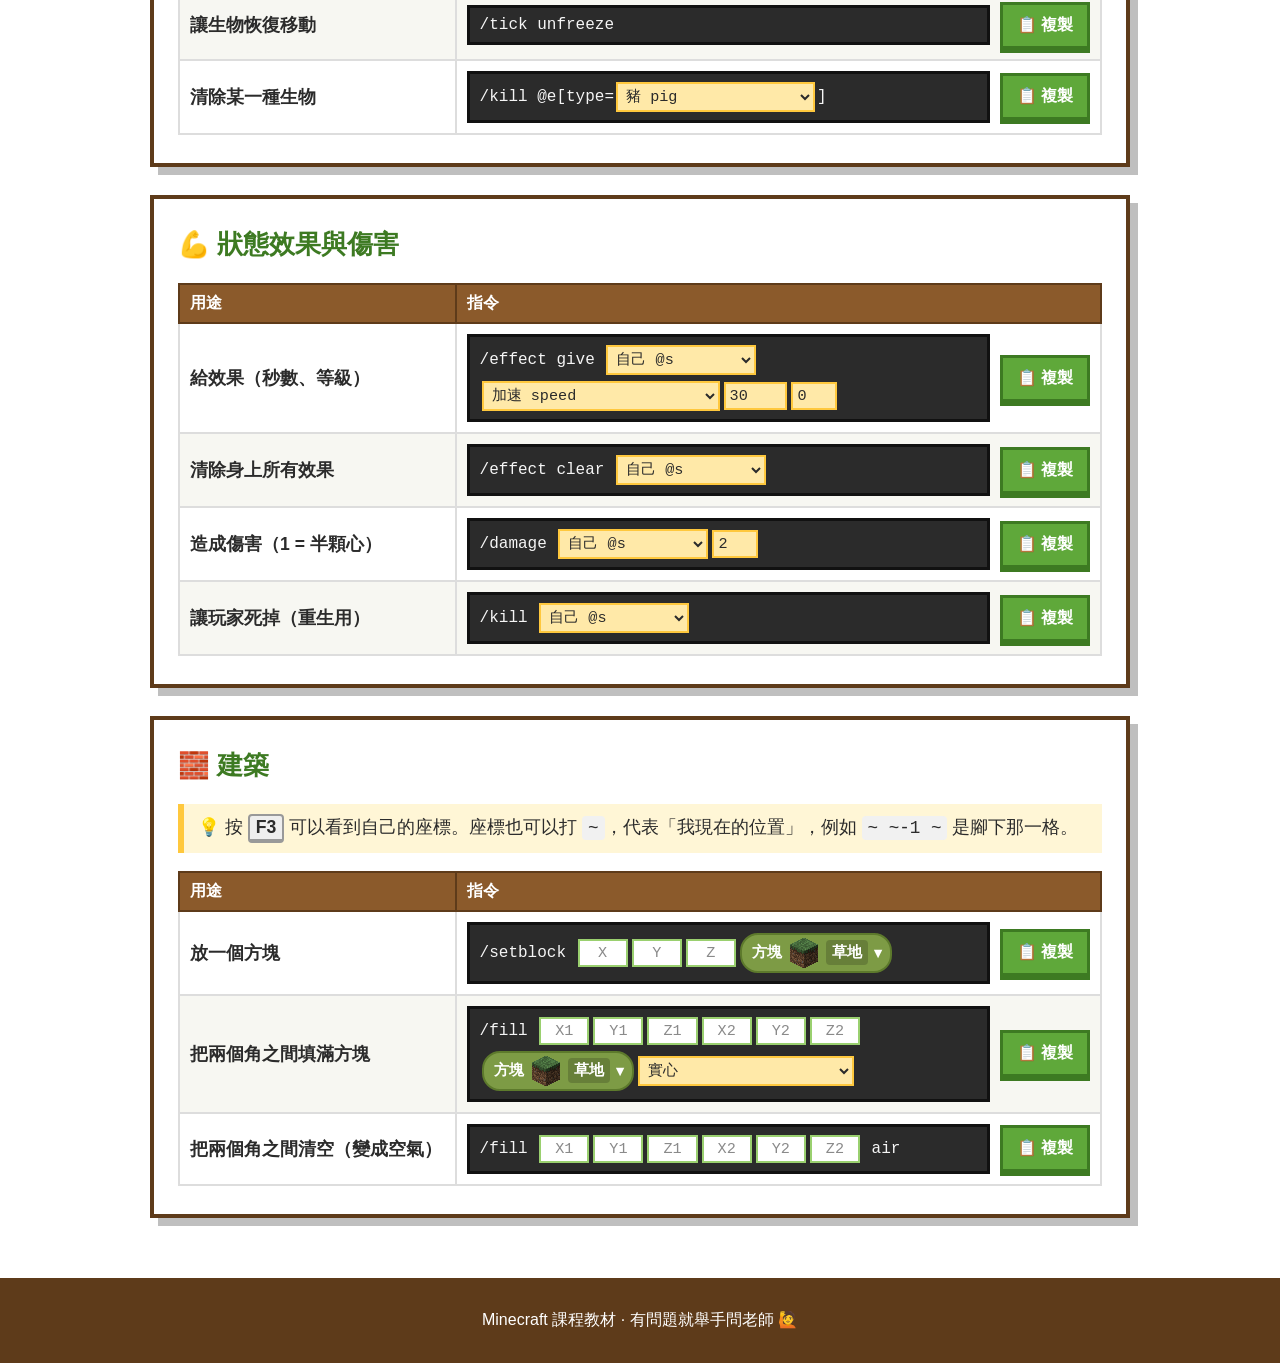
==== commit 7b0096f1: "Add summon generator page and share the icon picker Co-Authored-By: Claude Opus 5.5 <noreply@anthrop" ====
--- a/commands.html
+++ b/commands.html
@@ -14,6 +14,7 @@
       <li><a href="curseforge-guide.html">CurseForge 安裝教程</a></li>
       <li><a href="shaders-guide.html">光影下載</a></li>
       <li><a href="commands.html" aria-current="page">指令表</a></li>
+      <li><a href="summon.html">召喚產生器</a></li>
     </ul>
   </nav>
 
@@ -44,6 +45,7 @@
 
   <script src="assets/mc-data.js"></script>
   <script src="assets/mc-worldgen.js"></script>
+  <script src="picker.js"></script>
   <script src="commands.js"></script>
 </body>
 </html>
